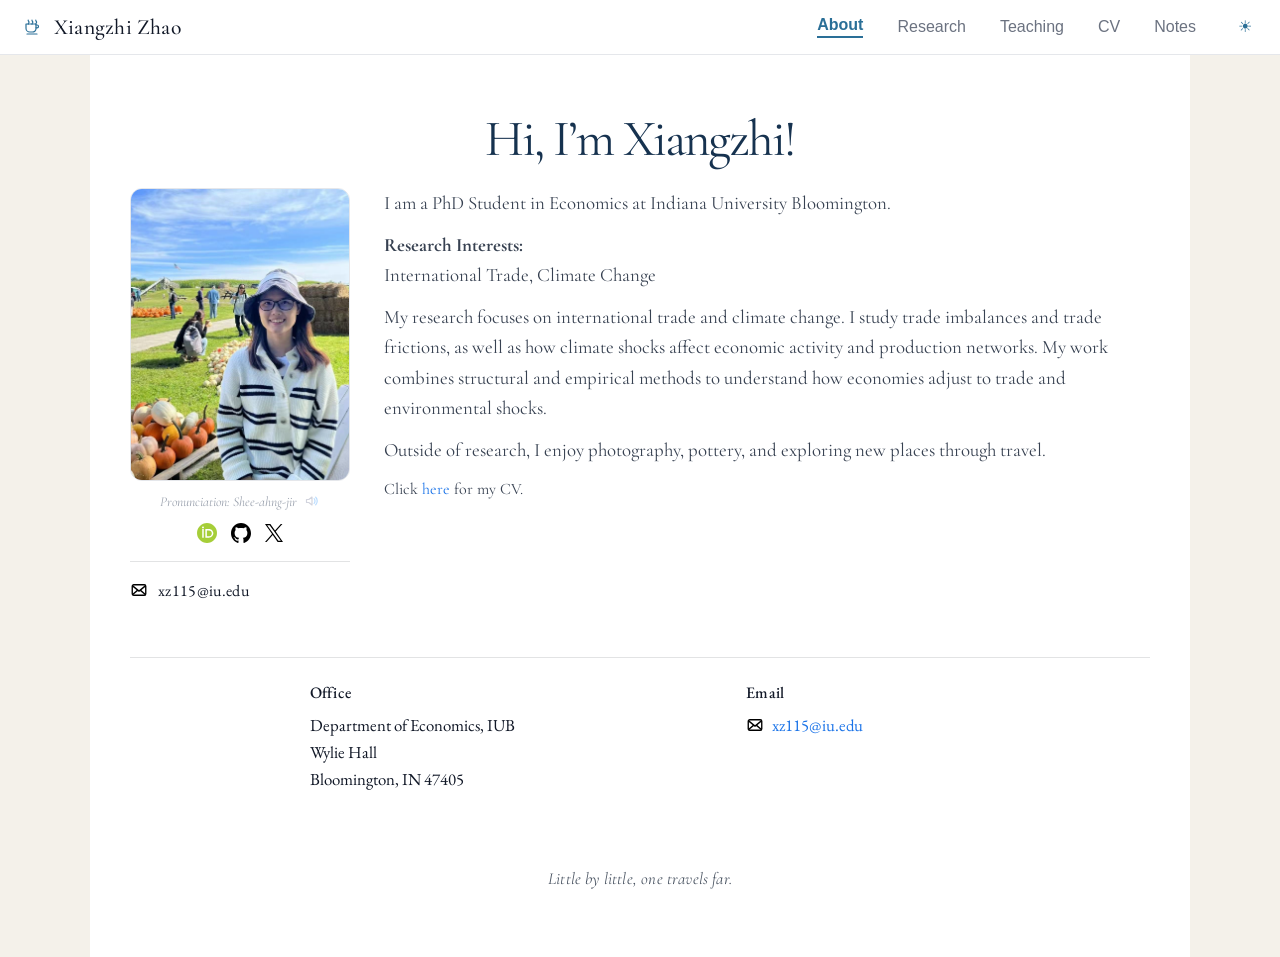
==== index.html @ 81c4469b "Update index.html" ====
<!DOCTYPE html>
<html lang="en">
<head>
  <meta charset="UTF-8" />
  <meta name="viewport" content="width=device-width, initial-scale=1.0" />
  <title>Xiangzhi Zhao</title>
  <link rel="stylesheet" href="style.css" />
  <link href="https://fonts.googleapis.com/css2?family=Cormorant+Garamond:wght@400;500&display=swap" rel="stylesheet">
  <link href="https://fonts.googleapis.com/css2?family=EB+Garamond:wght@400;500&display=swap" rel="stylesheet">

  <style>
    body:not(.dark-mode) {
      background-color: #F4F1EA;
    }

    .contact-block {
      margin-top: 18px;
      padding-top: 18px;
      border-top: 1px solid rgba(17, 24, 39, 0.12);
      display: flex;
      flex-direction: column;
      gap: 12px;
      max-width: 260px;
    }

    body.dark-mode .contact-block {
      border-top-color: rgba(255, 255, 255, 0.12);
    }

    .contact-item {
      display: flex;
      align-items: center;
      gap: 10px;
      color: var(--muted);
      font-family: Arial, Helvetica, sans-serif;
      font-size: 0.95rem;
      line-height: 1.35;
      text-decoration: none;
    }

    .contact-item:hover {
      color: var(--text);
      text-decoration: none;
    }

    .contact-icon {
      width: 18px;
      height: 18px;
      flex-shrink: 0;
      display: block;
    }

    .contact-text {
      line-height: 1.35;
    }

    .contact-item.email {
      color: var(--text);
    }

    .site-footer {
      margin-top: 56px;
      padding-top: 22px;
      border-top: 1px solid rgba(17, 24, 39, 0.12);
    }

    body.dark-mode .site-footer {
      border-top-color: rgba(255, 255, 255, 0.12);
    }

    .footer-content {
      max-width: 660px;
      margin: 0 auto;
      display: grid;
      grid-template-columns: 1.7fr 1fr;
      gap: 56px;
      font-family: "EB Garamond", "Cormorant Garamond", Georgia, serif;
      color: var(--text);
      font-size: 1.05rem;
      line-height: 1.6;
      text-align: left;
    }

    .footer-heading {
      color: var(--text);
      font-size: 1rem;
      margin-bottom: 6px;
      font-weight: 500;
      font-family: "EB Garamond", "Cormorant Garamond", Georgia, serif;
      letter-spacing: 0.01em;
    }

    .footer-email {
      margin-top: 0;
    }

    .footer-email-link {
      display: inline-flex;
      align-items: center;
      gap: 8px;
      color: var(--link);
      text-decoration: none;
      font-family: "EB Garamond", "Cormorant Garamond", Georgia, serif;
      font-size: 1.05rem;
    }

    .footer-email-link:hover {
      text-decoration: underline;
    }

    .footer-email-icon {
      width: 18px;
      height: 18px;
      display: block;
      flex-shrink: 0;
    }

    .footer-quote {
      grid-column: 1 / -1;
      margin-top: 18px;
      text-align: center;
      font-family: "Cormorant Garamond", serif;
      font-style: italic;
      font-size: 1.05rem;
      color: var(--muted);
      letter-spacing: 0.01em;
    }

    .brand {
      display: flex;
      align-items: center;
      gap: 10px;
    }

    .brand-icon {
      width: 24px;
      height: 24px;
      flex-shrink: 0;
      color: var(--text);
    }

    .brand-name {
      font-family: "Cormorant Garamond", serif;
      font-size: 1.35rem;
      font-weight: 500;
      letter-spacing: 0.01em;
      color: var(--text);
    }

    @media (max-width: 800px) {
      .footer-content {
        grid-template-columns: 1fr;
        gap: 18px;
        max-width: 100%;
      }

      .footer-quote {
        grid-column: auto;
      }
    }
  </style>
</head>
<body>
  <header class="topnav">
    <div class="topnav-inner">
      <div class="brand">
        <svg class="brand-icon" xmlns="http://www.w3.org/2000/svg" viewBox="0 0 24 24" fill="none" stroke="currentColor" stroke-width="1.2" stroke-linecap="round" stroke-linejoin="round" aria-hidden="true">
          <path d="M6 9h10v4.8A3.8 3.8 0 0 1 12.2 17H9.8A3.8 3.8 0 0 1 6 13.2V9z"></path>
          <path d="M16 10h1.1a1.4 1.4 0 0 1 0 2.8H16"></path>
          <path d="M7 19h10"></path>
          <path d="M8.2 5.2c0 1 .8 1.3.8 2s-.8 1-.8 2"></path>
          <path d="M12 5.2c0 1 .8 1.3.8 2s-.8 1-.8 2"></path>
          <path d="M15.8 5.2c0 1 .8 1.3.8 2s-.8 1-.8 2"></path>
        </svg>
        <span class="brand-name">Xiangzhi Zhao</span>
      </div>

      <nav class="navlinks" aria-label="Primary">
        <a class="navlink active" href="index.html">About</a>
        <a class="navlink" href="research.html">Research</a>
        <a class="navlink" href="teaching.html">Teaching</a>
        <a class="navlink" href="cv.html">CV</a>
        <a class="navlink" href="Notes.html">Notes</a>
        <button id="theme-toggle" class="theme-toggle" type="button" aria-label="Toggle theme" aria-pressed="false">☀</button>
      </nav>
    </div>
  </header>

  <main class="page">
    <div class="title">Hi, I’m Xiangzhi!</div>

    <section class="hero">
      <div class="photo-col">
        <div class="photo">
          <img src="XZ_profile.jpg" alt="Xiangzhi Zhao">
        </div>

        <div class="photo-caption">
          Pronunciation: Shee-ahng-jir
          <svg class="speaker-icon"
               onclick="document.getElementById('nameAudio').play()"
               xmlns="http://www.w3.org/2000/svg"
               width="14"
               height="14"
               viewBox="0 0 16 16"
               fill="none">
            <path
              d="M2.5 6.5V9.5H4.8L8 12V4L4.8 6.5H2.5Z"
              stroke="#C8CAD6"
              stroke-width="1.2"
              stroke-linejoin="round"/>
            <path
              d="M10.1 5.6C10.7 6.1 11 6.9 11 8C11 9.1 10.7 9.9 10.1 10.4"
              stroke="#A9D4FF"
              stroke-width="1.2"
              stroke-linecap="round"/>
            <path
              d="M11.7 4.2C12.7 5.1 13.2 6.3 13.2 8C13.2 9.7 12.7 10.9 11.7 11.8"
              stroke="#A9D4FF"
              stroke-width="1.2"
              stroke-linecap="round"/>
          </svg>

          <audio id="nameAudio">
            <source src="xiangzhi.mp3" type="audio/mpeg">
          </audio>
        </div>

        <div class="social-links" aria-label="Social links">
          <a href="https://orcid.org/0009-0001-5865-4096"
             target="_blank"
             rel="noopener noreferrer"
             aria-label="ORCID profile">
            <img src="ORCID.svg" alt="ORCID">
          </a>

          <a href="https://github.com/xiangzhizhao"
             target="_blank"
             rel="noopener noreferrer"
             aria-label="GitHub profile">
            <img src="github.svg" alt="GitHub" class="social-icon github-icon">
          </a>

          <a href="https://x.com/XZ7035836496867"
             target="_blank"
             rel="noopener noreferrer"
             aria-label="X profile">
            <img src="X.svg" alt="X" class="social-icon x-icon">
          </a>
        </div>

        <div class="contact-block" aria-label="Contact information">
          <a class="contact-item email" href="mailto:xz115@iu.edu" aria-label="Email Xiangzhi Zhao">
            <img class="contact-icon" src="envelope_icon.svg" alt="" aria-hidden="true">
            <span class="contact-text">xz115@iu.edu</span>
          </a>
        </div>
      </div>

      <div class="intro">
        <p>I am a PhD Student in Economics at Indiana University Bloomington.</p>

        <p>
          <strong>Research Interests:</strong><br />
          International Trade, Climate Change
        </p>

        <p>
          <p>
  My research focuses on international trade and climate change. I study trade imbalances and trade frictions, as well as how climate shocks affect economic activity and production networks. My work combines structural and empirical methods to understand how economies adjust to trade and environmental shocks.
        </p>

        <p>
          Outside of research, I enjoy photography, pottery, and exploring new places through travel.
        </p>

        <p class="cv-line">
          Click <a href="cv.html">here</a> for my CV.
        </p>
      </div>
    </section>

    <footer class="site-footer">
      <div class="footer-content">
        <div class="footer-office">
          <div class="footer-heading">Office</div>
          <div>
            Department of Economics, IUB<br>
            Wylie Hall<br>
            Bloomington, IN 47405
          </div>
        </div>

        <div class="footer-email">
          <div class="footer-heading">Email</div>
          <a class="footer-email-link" href="mailto:xz115@iu.edu">
            <img class="footer-email-icon" src="envelope_icon.svg" alt="" aria-hidden="true">
            <span>xz115@iu.edu</span>
          </a>
        </div>

        <div class="footer-quote">Little by little, one travels far.</div>
      </div>
    </footer>
  </main>

  <script>
    window.addEventListener("scroll", function () {
      const nav = document.querySelector(".topnav");
      if (!nav) return;

      if (window.scrollY > 10) {
        nav.classList.add("scrolled");
      } else {
        nav.classList.remove("scrolled");
      }
    });

    const toggleBtn = document.getElementById("theme-toggle");

    function updateThemeButton() {
      if (!toggleBtn) return;
      const isDark = document.body.classList.contains("dark-mode");
      toggleBtn.textContent = isDark ? "☾" : "☀";
      toggleBtn.setAttribute("aria-pressed", String(isDark));
    }

    const savedTheme = localStorage.getItem("theme");
    if (savedTheme === "dark") {
      document.body.classList.add("dark-mode");
    }

    updateThemeButton();

    if (toggleBtn) {
      toggleBtn.addEventListener("click", function () {
        document.body.classList.toggle("dark-mode");
        const isDark = document.body.classList.contains("dark-mode");
        localStorage.setItem("theme", isDark ? "dark" : "light");
        updateThemeButton();
      });
    }
  </script>
</body>
</html>
---- style.css ----
:root {
  --text: #111827;
  --muted: #4b5563;
  --line: #e5e7eb;
  --link: #1a73e8;
  --bg: #ffffff;
  --surface: #ffffff;
  --surface-2: #f9fafb;
  --accent: #2a6f97;
  --nav-bg: rgba(255, 255, 255, 0.96);
  --nav-scrolled: #16324f;
  --nav-scrolled-border: #10263c;
  --nav-scrolled-text: #ffffff;
  --nav-scrolled-link: rgba(255, 255, 255, 0.85);
  --nav-active: #7cc4ff;
  --card-shadow: 0 1px 2px rgba(0, 0, 0, 0.04);
  --card-shadow-hover: 0 8px 24px rgba(0, 0, 0, 0.08);
}

* {
  box-sizing: border-box;
}

html,
body {
  margin: 0;
  min-height: 100%;
  font-family: Georgia, serif;
  color: var(--text);
  background: var(--bg);
  transition: background-color 0.25s ease, color 0.25s ease;
}

html {
  background: var(--bg);
}

body {
  min-height: 100vh;
  background: var(--bg);
  color: var(--text);
  overflow-x: hidden;
}

body.dark-mode {
  --text: #f5f5f5;
  --muted: #b3b3b3;
  --line: #2c2c2c;
  --link: #7cc4ff;
  --bg: #121212;
  --surface: #1a1a1a;
  --surface-2: #1f1f1f;
  --accent: #7cc4ff;
  --nav-bg: rgba(18, 18, 18, 0.96);
  --nav-scrolled: #0f1f2f;
  --nav-scrolled-border: #1f2937;
  --nav-scrolled-text: #f5f5f5;
  --nav-scrolled-link: rgba(255, 255, 255, 0.78);
  --nav-active: #7cc4ff;
  --card-shadow: none;
  --card-shadow-hover: none;
}

a {
  color: var(--link);
  text-decoration: none;
}

a:hover {
  text-decoration: underline;
}

/* Top navigation */
.topnav {
  position: sticky;
  top: 0;
  z-index: 1000;
  background: var(--nav-bg);
  backdrop-filter: blur(8px);
  border-bottom: 1px solid var(--line);
  transition: background-color 0.35s ease, border-color 0.35s ease, box-shadow 0.35s ease;
}

.topnav.scrolled {
  background: var(--nav-scrolled);
  border-bottom: 1px solid var(--nav-scrolled-border);
  box-shadow: 0 4px 18px rgba(0, 0, 0, 0.15);
}

.topnav-inner {
  max-width: 1500px;
  margin: 0 auto;
  display: flex;
  align-items: center;
  padding: 14px 20px;
  gap: 18px;
}

.brand {
  display: flex;
  align-items: center;
  gap: 10px;
  font-weight: 700;
  color: #1f2937;
  flex-shrink: 0;
}

body.dark-mode .brand {
  color: #f5f5f5;
}

.brand svg {
  color: var(--accent);
  flex-shrink: 0;
}

.navlinks {
  margin-left: auto;
  display: flex;
  gap: 34px;
  align-items: center;
  font-family: Arial, Helvetica, sans-serif;
  font-size: 16px;
  white-space: nowrap;
}

.navlink {
  color: #6b7280;
  font-weight: 400;
  transition: color 0.2s ease;
}

.navlink.active {
  color: var(--accent);
  font-weight: 600;
  border-bottom: 2px solid var(--accent);
  padding-bottom: 2px;
}

body.dark-mode .navlink {
  color: var(--nav-scrolled-link);
}

body.dark-mode .navlink.active {
  color: var(--nav-active);
}

.topnav.scrolled .brand {
  color: var(--nav-scrolled-text);
}

.topnav.scrolled .navlink {
  color: var(--nav-scrolled-link);
}

.topnav.scrolled .navlink:hover {
  color: #ffffff;
}

.topnav.scrolled .navlink.active {
  color: var(--nav-active);
}

/* Theme toggle button */
.theme-toggle {
  background: none;
  border: none;
  cursor: pointer;
  font-size: 1rem;
  line-height: 1;
  padding: 4px 8px;
  border-radius: 999px;
  color: var(--accent);
  flex-shrink: 0;
  transition: background-color 0.2s ease, color 0.2s ease;
}

.theme-toggle:hover {
  background: rgba(42, 111, 151, 0.08);
}

body.dark-mode .theme-toggle:hover {
  background: rgba(124, 196, 255, 0.12);
}

/* Home page */
.page {
  max-width: 1100px;
  margin: 0 auto;
  min-height: calc(100vh - 72px);
  padding: 40px 40px 64px;
  background: var(--bg);
}

.title {
  text-align: center;
  font-family: "Cormorant Garamond", serif;
  font-size: clamp(2.4rem, 4vw, 3.2rem);
  font-weight: 400;
  line-height: 0.95;
  letter-spacing: -0.04em;
  color: #16324f;
  margin: 20px 0 24px;
}

body.dark-mode .title {
  color: #f5f5f5 !important;
}

.hero {
  display: grid;
  grid-template-columns: 220px 1fr;
  gap: 34px;
  align-items: start;
  margin-bottom: 42px;
}

.photo-col {
  display: flex;
  flex-direction: column;
}

.photo {
  width: 100%;
  aspect-ratio: 3 / 4;
  border-radius: 12px;
  border: 1px solid var(--line);
  overflow: hidden;
  background: linear-gradient(180deg, #dbeafe, #f3f4f6);
}

body.dark-mode .photo {
  background: linear-gradient(180deg, #1f2937, #111827);
}

.photo img {
  width: 100%;
  height: 100%;
  object-fit: cover;
  display: block;
}

.photo-placeholder {
  height: 100%;
  display: grid;
  place-items: center;
  text-align: center;
  font-family: Arial, Helvetica, sans-serif;
  color: #6b7280;
  padding: 20px;
}

body.dark-mode .photo-placeholder {
  color: #b3b3b3;
}

.photo-caption {
  margin-top: 12px;
  text-align: center;
  color: #9ca3af;
  font-family: "Cormorant Garamond", serif;
  font-size: 0.85rem;
  font-style: italic;
  line-height: 1.3;
}

.contact-text {
  font-family: "EB Garamond", serif;
  font-size: 1rem;
  letter-spacing: 0.02em;
}

.speaker-icon {
  margin-left: 4px;
  cursor: pointer;
  vertical-align: -3px;
  opacity: 0.8;
  transition: opacity 0.2s ease;
}

.speaker-icon:hover {
  opacity: 1;
}

.social-links {
  margin-top: 12px;
  display: flex;
  justify-content: center;
  gap: 14px;
  align-items: center;
  flex-wrap: wrap;
  font-family: Arial, Helvetica, sans-serif;
  font-size: 0.95rem;
}

.social-links a {
  display: inline-flex;
  align-items: center;
  justify-content: center;
  color: var(--accent);
  font-weight: 500;
}

.social-links a:hover {
  text-decoration: none;
}

.social-links img {
  object-fit: contain;
  display: block;
  transition: transform 0.2s ease, opacity 0.2s ease, filter 0.2s ease;
}

.social-links img:hover {
  opacity: 0.85;
  transform: translateY(-1px);
}

.social-links a[href*="orcid.org"] img {
  width: 20px;
  height: 20px;
}

.social-links a[href*="github.com"] img {
  width: 20px;
  height: 20px;
}

.social-links a[href*="x.com"] img,
.social-links a[href*="twitter.com"] img {
  width: 18px;
  height: 18px;
}

body.dark-mode .social-links a[href*="github.com"] img {
  filter: invert(1) brightness(1.8);
}

body:not(.dark-mode) .social-links a[href*="x.com"] img,
body:not(.dark-mode) .social-links a[href*="twitter.com"] img {
  filter: invert(1) brightness(0.15);
}

body.dark-mode .social-links a[href*="x.com"] img,
body.dark-mode .social-links a[href*="twitter.com"] img {
  filter: none;
}

.contact-block {
  margin-top: 4px;
  padding-top: 0;
  display: flex;
  flex-direction: column;
  gap: 8px;
  max-width: 260px;
}

body.dark-mode .contact-block {
  border-top-color: rgba(255, 255, 255, 0.12);
}

.contact-item {
  display: flex;
  align-items: center;
  gap: 10px;
  color: var(--muted);
  font-family: Arial, Helvetica, sans-serif;
  font-size: 0.95rem;
  line-height: 1.35;
  text-decoration: none;
}

.contact-item:hover {
  color: var(--text);
  text-decoration: none;
}

.contact-icon {
  width: 18px;
  height: 18px;
  flex-shrink: 0;
  display: block;
}

.contact-item.email {
  color: var(--text);
}

.intro {
  font-family: "Cormorant Garamond", serif;
  font-size: 1.18rem;
  line-height: 1.6;
  color: #374151;
}

body.dark-mode .intro {
  color: #e5e7eb;
}

.intro p {
  margin: 0 0 12px;
}

.welcome {
  color: var(--accent);
  font-weight: 700;
  margin-bottom: 15px;
}

.cv-line {
  margin: 18px 0 0;
  font-size: 1rem;
}

/* Footer on home page */
.site-footer {
  margin-top: 56px;
  padding-top: 22px;
  border-top: 1px solid rgba(17, 24, 39, 0.12);
}

body.dark-mode .site-footer {
  border-top-color: rgba(255, 255, 255, 0.12);
}

.footer-content {
  max-width: 660px;
  margin: 0 auto;
  display: grid;
  grid-template-columns: 1.7fr 1fr;
  gap: 56px;
  font-family: "EB Garamond", "Cormorant Garamond", Georgia, serif;
  color: var(--text);
  font-size: 0.95rem;
  line-height: 1.6;
  text-align: left;
}

.footer-heading {
  color: var(--text);
  font-size: 0.92rem;
  margin-bottom: 6px;
  font-weight: 500;
  font-family: "EB Garamond", "Cormorant Garamond", Georgia, serif;
  letter-spacing: 0.01em;
}

.footer-office {
  color: var(--text);
}

.footer-email {
  margin-top: 0;
}

.footer-email-link {
  display: inline-flex;
  align-items: center;
  gap: 8px;
  color: var(--link);
  text-decoration: none;
  font-family: "EB Garamond", "Cormorant Garamond", Georgia, serif;
  font-size: 1.05rem;
}

.footer-email-link:hover {
  text-decoration: underline;
}

.footer-email-icon {
  width: 18px;
  height: 18px;
  display: block;
  flex-shrink: 0;
}

.footer-quote {
  grid-column: 1 / -1;
  margin-top: 18px;
  text-align: center;
  font-family: "Cormorant Garamond", serif;
  font-style: italic;
  font-size: 0.95rem;
  color: var(--muted);
  letter-spacing: 0.01em;
}

/* Research page */
.layout {
  max-width: 1200px;
  margin: 0 auto;
  display: grid;
  grid-template-columns: 300px 1fr;
  gap: 50px;
  padding-top: 18px;
  align-items: start;
}

.sidebar {
  padding-top: 10px;
}

.profile-photo {
  width: 100%;
  max-width: 160px;
  aspect-ratio: 1 / 1;
  border-radius: 16px;
  overflow: hidden;
  margin: 0 0 16px 0;
  box-shadow: 0 10px 24px rgba(0, 0, 0, 0.08);
}

.profile-photo img {
  width: 100%;
  height: 100%;
  object-fit: cover;
  display: block;
}

.sidebar-name {
  font-family: "EB Garamond", "Cormorant Garamond", Georgia, serif;
  font-size: 1.85rem;
  line-height: 1.05;
  margin: 10px 0 8px;
  font-weight: 500;
  color: var(--text);
}

.sidebar-role {
  font-family: Arial, Helvetica, sans-serif;
  font-size: 0.92rem;
  line-height: 1.45;
  color: var(--muted);
  margin-bottom: 14px;
}

.sidebar-divider {
  height: 1px;
  background: var(--border);
  margin: 16px 0 18px;
  width: 100%;
  max-width: 270px;
}

.sidebar-section {
  margin-bottom: 16px;
  max-width: 270px;
}

.sidebar-label {
  font-family: "Cormorant Garamond", serif;
  font-size: 0.78rem;
  letter-spacing: 0.12em;
  text-transform: uppercase;
  color: var(--muted);
  margin-bottom: 4px;
}

.pronunciation-row {
  display: flex;
  align-items: center;
  gap: 10px;
  font-family: Arial, Helvetica, sans-serif;
  font-size: 0.92rem;
  color: var(--text);
  line-height: 1.35;
}

.speaker-icon {
  width: 16px;
  height: 16px;
  flex-shrink: 0;
  cursor: pointer;
  color: var(--muted);
}

.speaker-icon:hover {
  color: var(--text);
}

.contact-block {
  display: flex;
  flex-direction: column;
  gap: 10px;
}

.research-page .contact-block {
  margin-top: 0;
  padding-top: 0;
  border-top: none;
  max-width: none;
}

.research-page .contact-item {
  color: var(--text);
}

.research-page .contact-item:hover {
  color: var(--link);
}

.research-list {
  display: flex;
  flex-direction: column;
  gap: 4px;
  font-family: Arial, Helvetica, sans-serif;
  font-size: 0.92rem;
  color: var(--text);
  line-height: 1.45;
}

.sidebar .social-links {
  display: flex;
  justify-content: flex-start;
  align-items: center;
  gap: 18px;
  flex-wrap: wrap;
  margin-top: 12px;
  margin-left: -2px;
  padding-left: 0;
}

.sidebar .social-links a {
  display: flex;
  align-items: center;
  justify-content: center;
  width: 28px;
  height: 28px;
  margin: 0;
  padding: 0;
}

.sidebar .social-links img {
  width: 22px;
  height: 22px;
  display: block;
}

.content {
  min-width: 0;
  padding-bottom: 32px;
}

.page-title {
  font-family: "Cormorant Garamond", Georgia, serif;
  font-size: 2rem;
  line-height: 1.05;
  margin: 0 0 8px;
  color: var(--text);
  font-weight: 400;
}

.title-accent {
  width: 36px;
  height: 3px;
  background: var(--accent);
  border-radius: 999px;
  margin-bottom: 28px;
}

.research-block {
  margin-top: 18px;
}

.research-block + .research-block {
  margin-top: 12px;
  padding-top: 12px;
}

.research-heading {
  font-family: "Cormorant Garamond", serif;
  font-size: 1.15rem;
  line-height: 1.1;
  margin: 0 0 14px;
  color: #16324f;
  font-weight: 300;
  letter-spacing: -0.01em;
}

body.dark-mode .research-heading {
  color: #f5f5f5;
}

.paper-list,
.work-list {
  display: flex;
  flex-direction: column;
  gap: 16px;
}

.paper-card,
.paper-item {
  background: transparent;
  border: none;
  border-radius: 0;
  box-shadow: none;
  padding: 0;
  margin: 0;
}

.paper-card:hover,
.paper-item:hover {
  transform: none;
  box-shadow: none;
}

.paper-title {
  font-family: Georgia, "Times New Roman", serif;
  font-size: 1rem;
  line-height: 1.55;
  color: var(--text);
}

.paper-meta {
  margin-top: 6px;
  color: var(--muted);
  font-family: Arial, Helvetica, sans-serif;
  font-size: 0.92rem;
  line-height: 1.45;
}

.paper-links {
  margin-top: 6px;
  display: flex;
  gap: 10px;
  align-items: center;
  flex-wrap: wrap;
  font-family: Arial, Helvetica, sans-serif;
  font-size: 0.94rem;
  color: var(--muted);
}

.paper-links span {
  color: #9ca3af;
}

.paper-abstract {
  margin-top: 8px;
}

.paper-abstract summary {
  cursor: pointer;
  color: var(--accent);
  font-weight: 700;
  font-family: Arial, Helvetica, sans-serif;
  font-size: 0.94rem;
}

.paper-abstract p {
  margin-top: 12px;
  color: #374151;
  font-family: Arial, Helvetica, sans-serif;
  line-height: 1.75;
  font-size: 1rem;
}

body.dark-mode .paper-abstract p {
  color: #d1d5db;
}

.journal {
  font-size: 0.9rem;
  color: var(--muted);
  font-weight: normal;
  margin-left: 6px;
}

/* Teaching page */
.teaching-page .paper-title {
  font-family: "Cormorant Garamond", serif;
  font-size: 1.25rem;
  font-weight: 500;
  line-height: 1.4;
  color: var(--text);
  letter-spacing: -0.01em;
}

.teaching-block {
  margin-top: 18px;
}

.philosophy-text {
  margin-top: 14px;
  max-width: 900px;
  font-family: Arial, Helvetica, sans-serif;
  font-size: 0.96rem;
  line-height: 1.8;
  color: #374151;
}

body.dark-mode .philosophy-text {
  color: #d1d5db;
}

.philosophy-text p {
  margin: 0 0 18px;
}

.teaching-page .paper-card {
  border-bottom: none;
  padding: 4px 0;
}

.teaching-page .paper-list {
  border-bottom: 1px solid var(--line);
  padding-bottom: 18px;
}

.teaching-page .paper-card + .paper-card {
  margin-top: 0;
}

.philosophy-preview {
  max-height: 8.5em;
  overflow: hidden;
  position: relative;
  transition: max-height 0.3s ease;
}

.philosophy-preview::after {
  content: "";
  position: absolute;
  left: 0;
  right: 0;
  bottom: 0;
  height: 2.5em;
  background: linear-gradient(to bottom, rgba(255, 255, 255, 0), var(--surface));
  pointer-events: none;
}

.philosophy-preview.expanded {
  max-height: 2000px;
}

.philosophy-preview.expanded::after {
  display: none;
}

.read-more-btn {
  display: block;
  margin-top: 10px;
  margin-left: 0;
  background: transparent;
  border: none
  padding: 0;
  color: var(--accent);
  font-size: 0.95rem;
  font-weight: 500;
  cursor: pointer;
  text-align: left;
}

.read-more-btn:hover {
  text-decoration: underline;
}

body.dark-mode .philosophy-preview::after {
  background: linear-gradient(to bottom, rgba(26, 26, 26, 0), var(--surface));
}

/* Notes page */
.Notes-directory {
  max-width: 800px;
  margin: 60px auto;
}

.Notes-directory .Notes-intro {
  color: var(--muted) !important;
  margin-bottom: 40px;
  font-size: 1.05rem;
}

.Notes-directory .Notes-group {
  margin-bottom: 50px;
}

.Notes-directory .Notes-group h2 {
  font-size: 1.5rem;
  margin-bottom: 16px;
  color: var(--text) !important;
}

.Notes-directory .Notes-group ul {
  list-style: none;
  padding-left: 0;
}

.Notes-directory .Notes-group li {
  margin-bottom: 12px;
}

.Notes-directory .Notes-group a {
  color: var(--text) !important;
  text-decoration: none;
  border-bottom: 1px solid transparent;
  transition: all 0.2s ease;
}

.Notes-directory .Notes-group a:hover {
  border-bottom-color: var(--accent) !important;
}

body.dark-mode .Notes-directory .Notes-intro {
  color: var(--muted) !important;
}

body.dark-mode .Notes-directory .Notes-group h2 {
  color: var(--text) !important;
}

body.dark-mode .Notes-directory .Notes-group a {
  color: var(--text) !important;
}

body.dark-mode .Notes-directory .Notes-group a:hover {
  border-bottom-color: var(--accent) !important;
}

/* CV page */
.cv-page .paper-card {
  border: none;
  box-shadow: none;
  background: transparent;
  padding: 0;
  margin: 0 auto;
  max-width: 760px;
}

.cv-page .cv-card {
  border: none;
  box-shadow: none;
  background: transparent;
  padding: 0;
  margin: 0 auto;
  max-width: 760px;
}

.cv-page .cv-title {
  font-family: "Cormorant Garamond", serif;
  font-size: 2.2rem;
  font-weight: 400;
  color: #16324f;
  line-height: 1.1;
  margin-bottom: 18px;
}

body.dark-mode .cv-page .cv-title {
  color: #f5f5f5;
}

.cv-page .cv-download-row {
  margin-top: 6px;
}

.cv-download-btn {
  display: inline-block;
  padding: 10px 18px;
  border: 1px solid var(--line);
  border-radius: 999px;
  font-family: Arial, Helvetica, sans-serif;
  font-size: 0.95rem;
  font-weight: 500;
  color: var(--text);
  background: transparent;
  transition: background-color 0.2s ease, border-color 0.2s ease, transform 0.2s ease;
}

.cv-download-btn:hover {
  background: var(--surface-2);
  border-color: var(--accent);
  text-decoration: none;
  transform: translateY(-1px);
}

.cv-page .site-footer {
  margin-top: 140px;
}

/* Mobile */
@media (max-width: 800px) {
  .topnav-inner {
    overflow-x: auto;
  }

  .navlinks {
    gap: 18px;
  }

  .page,
  .layout {
    padding-left: 16px;
    padding-right: 16px;
  }

  .hero {
    grid-template-columns: 1fr;
  }

  .title {
    font-size: clamp(2.2rem, 7vw, 3rem);
  }

  .photo-caption {
    margin-bottom: 8px;
  }

  .layout {
    grid-template-columns: 1fr;
    gap: 28px;
  }
  
.sidebar {
    padding-top: 0;
    margin-left: 16px;
}

  .profile-photo {
    max-width: 360px;
  }

  .page-title {
    font-size: 2.3rem;
  }

  .research-heading {
    font-size: 1.72rem;
  }

  .paper-title {
    font-size: 1.05rem;
  }

  .sidebar-name {
    font-size: 2rem;
  }

  .footer-content {
    grid-template-columns: 1fr;
    gap: 18px;
    max-width: 100%;
  }

  .footer-quote {
    grid-column: auto;
  }
}

body.dark-mode {
  background: #0d1117;
  color: #e6edf7;
}

body.dark-mode .Notes-title,
body.dark-mode .Notes-intro,
body.dark-mode .Notes-link,
body.dark-mode .Notes-section-header h2 {
  color: #e6edf7 !important;
}

body.dark-mode .Notes-date {
  color: #aeb8c4 !important;
}

body.dark-mode .section-more,
body.dark-mode .section-more::after {
  color: #c7d0dc !important;
}

body.dark-mode .section-more:hover,
body.dark-mode .section-more:hover::after {
  color: #ffffff !important;
}

body.dark-mode .Notes-divider {
  background: rgba(120, 170, 255, 0.45) !important;
}

body.dark-mode .Notes-section-header {
  border-bottom: 1px solid rgba(255, 255, 255, 0.12) !important;
}

body.dark-mode .Notes-item {
  border-bottom: 1px solid rgba(255, 255, 255, 0.08) !important;
}

body.dark-mode .Notes-footer {
  border-top: 1px solid rgba(255, 255, 255, 0.12) !important;
  color: #aeb8c4 !important;
}

body.dark-mode .Notes-link:hover {
  opacity: 0.9;
}
/* CV sidebar layout */
.cv-layout {
  display: grid;
  grid-template-columns: 340px 1fr;
  gap: 32px;
  max-width: 1280px;
  margin: 0 auto;
  padding: 28px 24px 48px;
  align-items: start;
}

.cv-sidebar {
  position: sticky;
  top: 92px;
  align-self: start;
  background: var(--card-bg, #f6f1e8);
  border-radius: 28px;
  padding: 24px;
  box-shadow: 0 10px 30px rgba(0, 0, 0, 0.06);
  border: 1px solid rgba(0, 0, 0, 0.06);
}

.sidebar-photo {
  width: 100%;
  aspect-ratio: 3 / 4;
  object-fit: cover;
  border-radius: 24px;
  display: block;
  margin-bottom: 18px;
}

.sidebar-name {
  font-family: "Cormorant Garamond", serif;
  font-size: 2.6rem;
  line-height: 1;
  margin: 0 0 10px;
  color: var(--text-main, #163a73);
}

.sidebar-role,
.sidebar-school {
  font-family: "EB Garamond", serif;
  font-size: 1.25rem;
  line-height: 1.35;
  margin: 0;
  color: var(--text-main, #163a73);
  opacity: 0.9;
}

.sidebar-school {
  margin-bottom: 24px;
}

.sidebar-section {
  margin-top: 22px;
}

.sidebar-label {
  font-family: "EB Garamond", serif;
  letter-spacing: 0.22em;
  text-transform: uppercase;
  font-size: 0.9rem;
  margin-bottom: 12px;
  color: var(--text-main, #163a73);
  opacity: 0.8;
}

.sidebar-text {
  font-family: "Cormorant Garamond", serif;
  font-size: 1.4rem;
  line-height: 1.35;
  color: var(--text-main, #163a73);
  margin-bottom: 8px;
}

.sidebar-divider {
  border: 0;
  border-top: 1px solid rgba(0, 0, 0, 0.15);
  margin: 14px 0 18px;
}

.sidebar-email {
  display: inline-flex;
  align-items: center;
  gap: 10px;
  font-family: "Cormorant Garamond", serif;
  font-size: 1.35rem;
  color: var(--text-main, #163a73);
  text-decoration: none;
}

.sidebar-email-icon {
  width: 24px;
  height: 24px;
}

.sidebar-socials {
  display: flex;
  gap: 18px;
  margin-top: 26px;
}

.social-link {
  width: 42px;
  height: 42px;
  border-radius: 50%;
  display: inline-flex;
  align-items: center;
  justify-content: center;
  text-decoration: none;
  font-weight: 600;
  font-family: sans-serif;
  color: #111;
  background: rgba(255, 255, 255, 0.65);
  border: 1px solid rgba(0, 0, 0, 0.08);
}

.cv-main {
  min-width: 0;
}

.cv-card {
  min-height: 70vh;
}

.cv-content {
  margin-top: 24px;
}

.cv-note {
  font-family: "EB Garamond", serif;
  font-size: 1.2rem;
  line-height: 1.6;
  color: var(--text-main, #163a73);
}

/* Optional: smoother theme variables if you already use them */
body {
  background: #f5efe7;
}

body.dark-mode .cv-sidebar,
body.dark-mode .paper-card {
  background: #1d1d1d;
  border-color: rgba(255, 255, 255, 0.08);
}

body.dark-mode .sidebar-label,
body.dark-mode .sidebar-name,
body.dark-mode .sidebar-role,
body.dark-mode .sidebar-school,
body.dark-mode .sidebar-text,
body.dark-mode .sidebar-email,
body.dark-mode .cv-note {
  color: #f2e9dd;
}

body.dark-mode .social-link {
  background: rgba(255, 255, 255, 0.06);
  color: #f2e9dd;
}

/* Responsive */
@media (max-width: 980px) {
  .cv-layout {
    grid-template-columns: 1fr;
  }

  .cv-sidebar {
    position: static;
  }
}
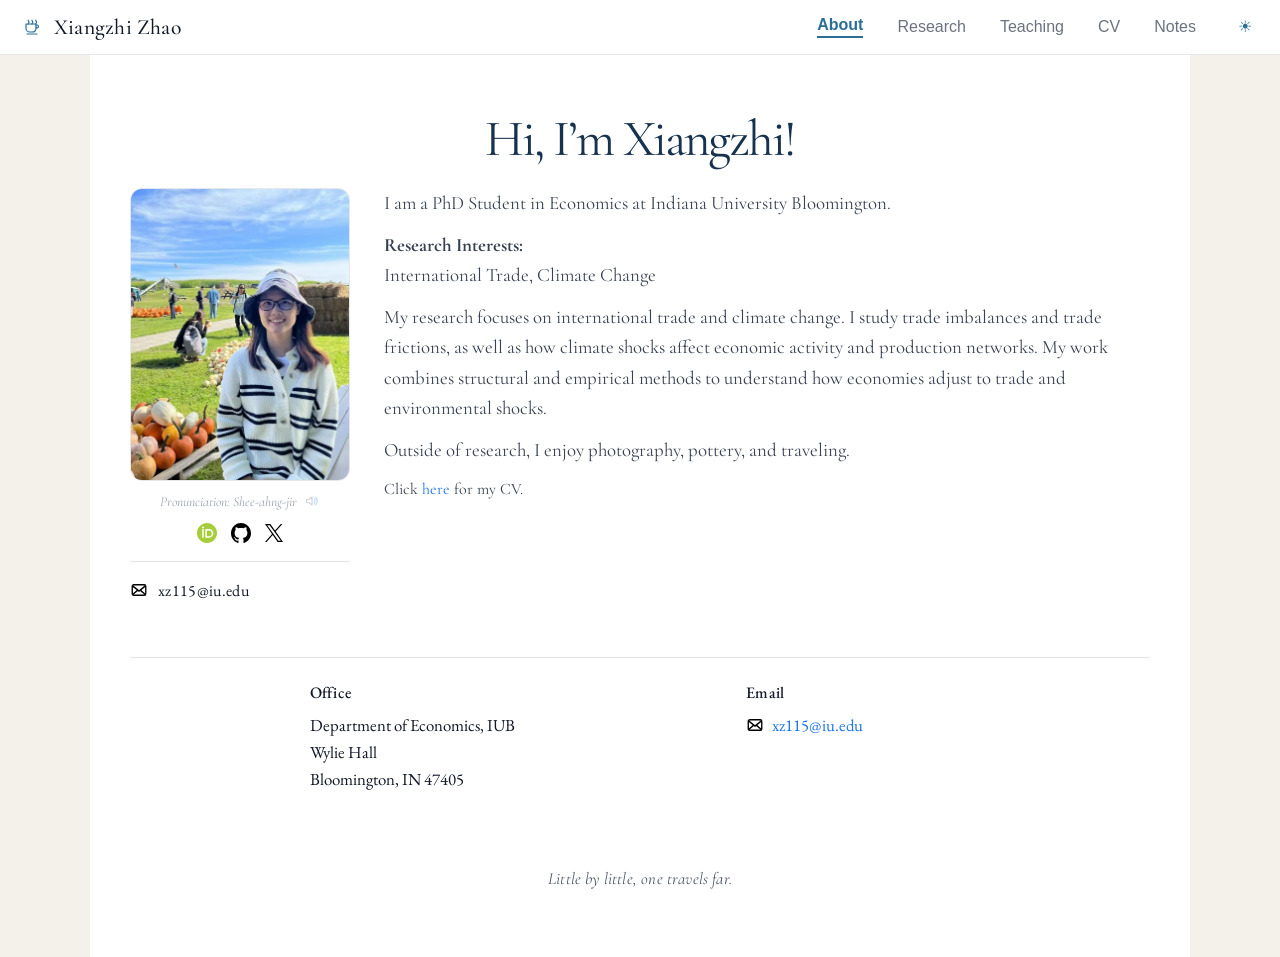
==== commit a3456432: "Update index.html" ====
--- a/index.html
+++ b/index.html
@@ -271,7 +271,7 @@
         </p>
 
         <p>
-          Outside of research, I enjoy photography, pottery, and exploring new places through travel.
+          Outside of research, I enjoy photography, pottery, and traveling.
         </p>
 
         <p class="cv-line">
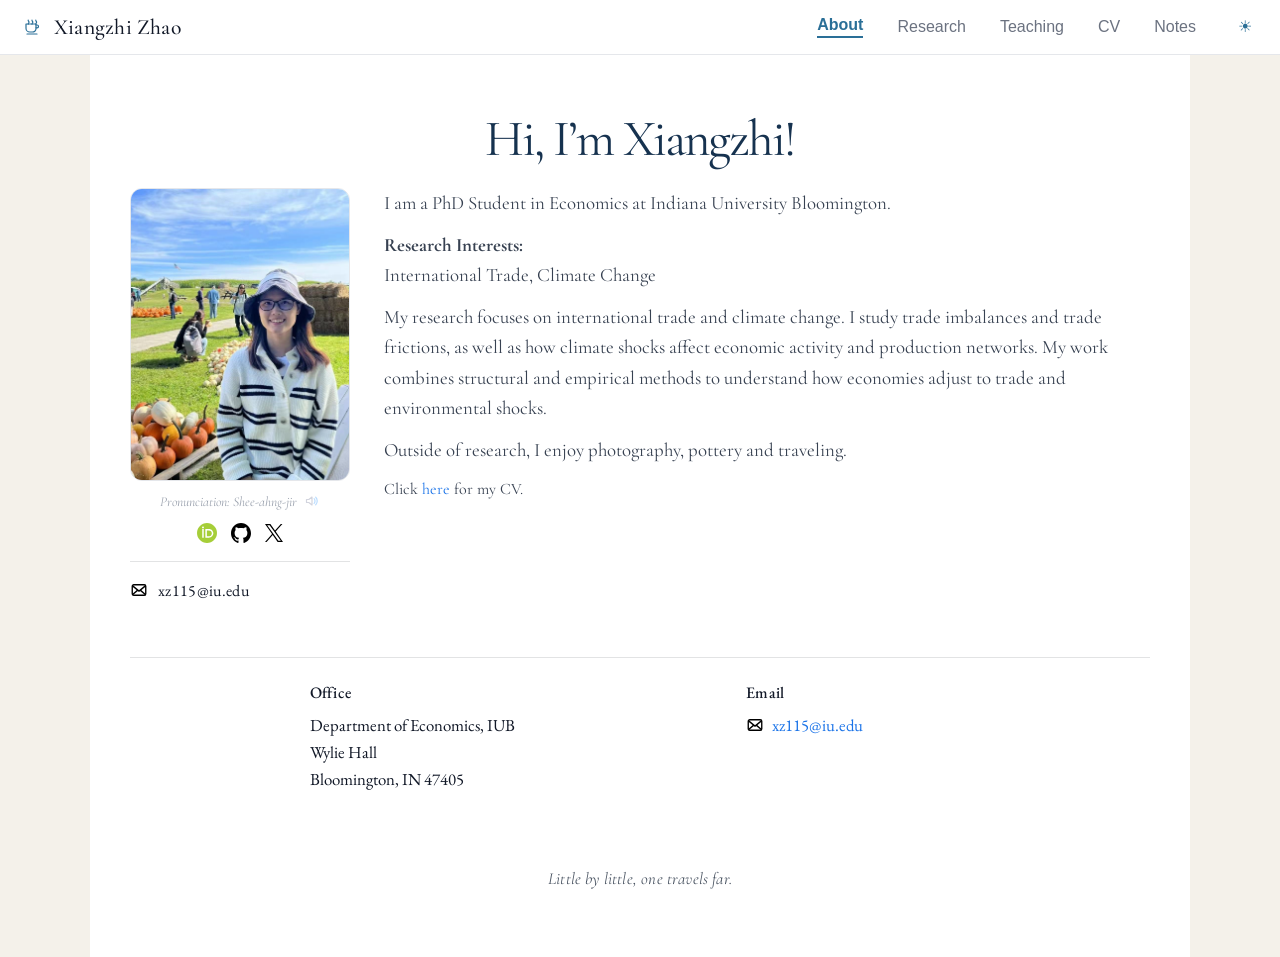
==== commit ce981a39: "Update index.html" ====
--- a/index.html
+++ b/index.html
@@ -271,7 +271,7 @@
         </p>
 
         <p>
-          Outside of research, I enjoy photography, pottery, and traveling.
+          Outside of research, I enjoy photography, pottery and traveling.
         </p>
 
         <p class="cv-line">
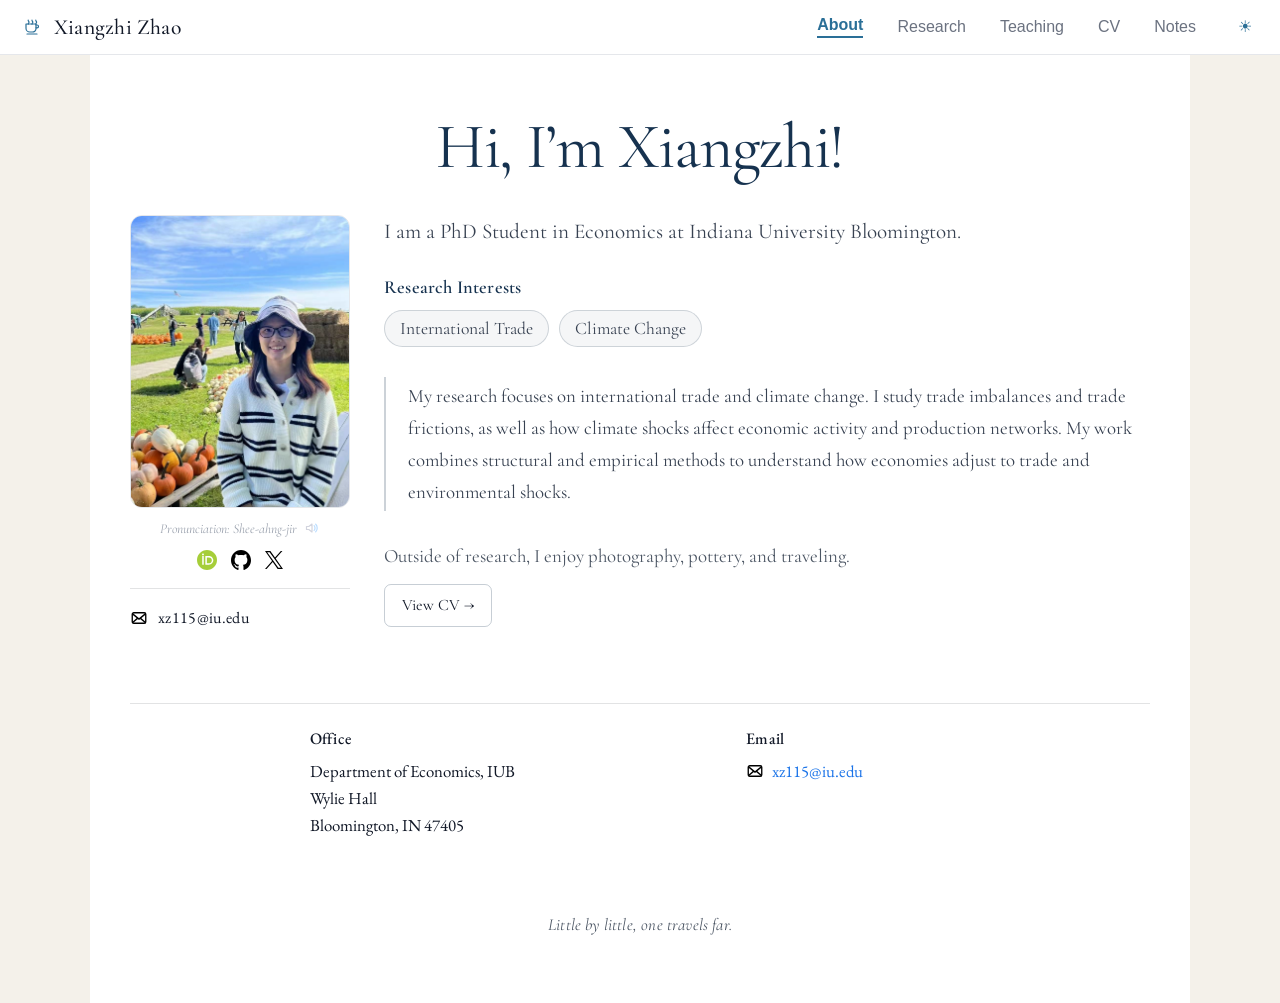
==== commit 7f91dc62: "Update index.html" ====
--- a/index.html
+++ b/index.html
@@ -4,14 +4,34 @@
   <meta charset="UTF-8" />
   <meta name="viewport" content="width=device-width, initial-scale=1.0" />
   <title>Xiangzhi Zhao</title>
+
   <link rel="stylesheet" href="style.css" />
-  <link href="https://fonts.googleapis.com/css2?family=Cormorant+Garamond:wght@400;500&display=swap" rel="stylesheet">
-  <link href="https://fonts.googleapis.com/css2?family=EB+Garamond:wght@400;500&display=swap" rel="stylesheet">
+
+  <link href="https://fonts.googleapis.com/css2?family=Cormorant+Garamond:wght@400;500;600&display=swap" rel="stylesheet">
+  <link href="https://fonts.googleapis.com/css2?family=EB+Garamond:wght@400;500;600&display=swap" rel="stylesheet">
 
   <style>
+
     body:not(.dark-mode) {
       background-color: #F4F1EA;
     }
+
+
+    /* =========================
+       HERO TITLE
+    ========================= */
+
+    .title {
+      font-size: clamp(3rem, 5vw, 4.5rem);
+      line-height: 1;
+      margin-bottom: 36px;
+      letter-spacing: -0.02em;
+    }
+
+
+    /* =========================
+       CONTACT
+    ========================= */
 
     .contact-block {
       margin-top: 18px;
@@ -58,73 +78,131 @@
       color: var(--text);
     }
 
-    .site-footer {
-      margin-top: 56px;
-      padding-top: 22px;
-      border-top: 1px solid rgba(17, 24, 39, 0.12);
-    }
-
-    body.dark-mode .site-footer {
-      border-top-color: rgba(255, 255, 255, 0.12);
-    }
-
-    .footer-content {
-      max-width: 660px;
-      margin: 0 auto;
-      display: grid;
-      grid-template-columns: 1.7fr 1fr;
-      gap: 56px;
-      font-family: "EB Garamond", "Cormorant Garamond", Georgia, serif;
-      color: var(--text);
-      font-size: 1.05rem;
-      line-height: 1.6;
-      text-align: left;
-    }
-
-    .footer-heading {
-      color: var(--text);
-      font-size: 1rem;
-      margin-bottom: 6px;
-      font-weight: 500;
-      font-family: "EB Garamond", "Cormorant Garamond", Georgia, serif;
+
+    /* =========================
+       INTRO
+    ========================= */
+
+    .intro-lead {
+      font-size: 1.12em;
+      margin-bottom: 28px;
+    }
+
+
+    /* =========================
+       RESEARCH INTERESTS
+    ========================= */
+
+    .research-interests {
+      margin: 28px 0 26px;
+    }
+
+    .research-heading {
+      display: block;
+      font-weight: 600;
+      margin-bottom: 13px;
       letter-spacing: 0.01em;
     }
 
-    .footer-email {
-      margin-top: 0;
-    }
-
-    .footer-email-link {
+    .research-tags {
+      display: flex;
+      gap: 10px;
+      flex-wrap: wrap;
+    }
+
+    .research-tag {
+      display: inline-block;
+      padding: 7px 15px;
+      border-radius: 999px;
+
+      border: 1px solid rgba(22, 50, 79, 0.18);
+      background: rgba(22, 50, 79, 0.045);
+
+      font-size: 0.93em;
+      line-height: 1.2;
+    }
+
+    body.dark-mode .research-tag {
+      border-color: rgba(255, 255, 255, 0.18);
+      background: rgba(255, 255, 255, 0.06);
+    }
+
+
+    /* =========================
+       RESEARCH STATEMENT
+    ========================= */
+
+    .research-summary {
+      margin: 30px 0;
+      padding: 3px 0 3px 22px;
+
+      border-left: 2px solid rgba(22, 50, 79, 0.22);
+
+      line-height: 1.7;
+    }
+
+    body.dark-mode .research-summary {
+      border-left-color: rgba(255, 255, 255, 0.22);
+    }
+
+
+    /* =========================
+       PERSONAL LINE
+    ========================= */
+
+    .personal-line {
+      margin-top: 30px;
+      color: var(--muted);
+    }
+
+
+    /* =========================
+       CV BUTTON
+    ========================= */
+
+    .cv-line {
+      margin-top: 24px;
+    }
+
+    .cv-button {
       display: inline-flex;
       align-items: center;
-      gap: 8px;
-      color: var(--link);
+      gap: 7px;
+
+      padding: 8px 17px;
+
+      border: 1px solid rgba(22, 50, 79, 0.24);
+      border-radius: 7px;
+
+      color: var(--text);
       text-decoration: none;
-      font-family: "EB Garamond", "Cormorant Garamond", Georgia, serif;
-      font-size: 1.05rem;
-    }
-
-    .footer-email-link:hover {
-      text-decoration: underline;
-    }
-
-    .footer-email-icon {
-      width: 18px;
-      height: 18px;
-      display: block;
-      flex-shrink: 0;
-    }
-
-    .footer-quote {
-      grid-column: 1 / -1;
-      margin-top: 18px;
-      text-align: center;
-      font-family: "Cormorant Garamond", serif;
-      font-style: italic;
-      font-size: 1.05rem;
-      color: var(--muted);
-      letter-spacing: 0.01em;
-    }
+
+      transition:
+        background 0.2s ease,
+        border-color 0.2s ease,
+        transform 0.2s ease;
+    }
+
+    .cv-button:hover {
+      background: rgba(22, 50, 79, 0.055);
+      border-color: rgba(22, 50, 79, 0.4);
+      text-decoration: none;
+      transform: translateY(-1px);
+    }
+
+    body.dark-mode .cv-button {
+      border-color: rgba(255, 255, 255, 0.22);
+    }
+
+    body.dark-mode .cv-button:hover {
+      background: rgba(255, 255, 255, 0.06);
+      border-color: rgba(255, 255, 255, 0.4);
+    }
+
+
+    /* =========================
+       BRAND
+    ========================= */
 
     .brand {
       display: flex;
@@ -147,7 +225,107 @@
       color: var(--text);
     }
 
+
+    /* =========================
+       FOOTER
+    ========================= */
+
+    .site-footer {
+      margin-top: 64px;
+      padding-top: 22px;
+      border-top: 1px solid rgba(17, 24, 39, 0.12);
+    }
+
+    body.dark-mode .site-footer {
+      border-top-color: rgba(255, 255, 255, 0.12);
+    }
+
+    .footer-content {
+      max-width: 660px;
+      margin: 0 auto;
+
+      display: grid;
+      grid-template-columns: 1.7fr 1fr;
+      gap: 56px;
+
+      font-family: "EB Garamond", "Cormorant Garamond", Georgia, serif;
+      color: var(--text);
+
+      font-size: 1.05rem;
+      line-height: 1.6;
+      text-align: left;
+    }
+
+    .footer-heading {
+      color: var(--text);
+      font-size: 1rem;
+      margin-bottom: 6px;
+      font-weight: 500;
+      letter-spacing: 0.01em;
+    }
+
+    .footer-email {
+      margin-top: 0;
+    }
+
+    .footer-email-link {
+      display: inline-flex;
+      align-items: center;
+      gap: 8px;
+
+      color: var(--link);
+      text-decoration: none;
+
+      font-family: "EB Garamond", "Cormorant Garamond", Georgia, serif;
+      font-size: 1.05rem;
+    }
+
+    .footer-email-link:hover {
+      text-decoration: underline;
+    }
+
+    .footer-email-icon {
+      width: 18px;
+      height: 18px;
+      display: block;
+      flex-shrink: 0;
+    }
+
+    .footer-quote {
+      grid-column: 1 / -1;
+
+      margin-top: 18px;
+
+      text-align: center;
+
+      font-family: "Cormorant Garamond", serif;
+      font-style: italic;
+      font-size: 1.05rem;
+
+      color: var(--muted);
+      letter-spacing: 0.01em;
+    }
+
+
+    /* =========================
+       MOBILE
+    ========================= */
+
     @media (max-width: 800px) {
+
+      .title {
+        font-size: 3rem;
+        margin-bottom: 28px;
+      }
+
+      .research-summary {
+        padding-left: 16px;
+      }
+
+      .research-tags {
+        gap: 8px;
+      }
+
       .footer-content {
         grid-template-columns: 1fr;
         gap: 18px;
@@ -158,155 +336,401 @@
         grid-column: auto;
       }
     }
+
   </style>
 </head>
+
+
 <body>
+
+  <!-- =========================
+       NAVIGATION
+  ========================== -->
+
   <header class="topnav">
+
     <div class="topnav-inner">
+
       <div class="brand">
-        <svg class="brand-icon" xmlns="http://www.w3.org/2000/svg" viewBox="0 0 24 24" fill="none" stroke="currentColor" stroke-width="1.2" stroke-linecap="round" stroke-linejoin="round" aria-hidden="true">
+
+        <svg
+          class="brand-icon"
+          xmlns="http://www.w3.org/2000/svg"
+          viewBox="0 0 24 24"
+          fill="none"
+          stroke="currentColor"
+          stroke-width="1.2"
+          stroke-linecap="round"
+          stroke-linejoin="round"
+          aria-hidden="true">
+
           <path d="M6 9h10v4.8A3.8 3.8 0 0 1 12.2 17H9.8A3.8 3.8 0 0 1 6 13.2V9z"></path>
           <path d="M16 10h1.1a1.4 1.4 0 0 1 0 2.8H16"></path>
           <path d="M7 19h10"></path>
           <path d="M8.2 5.2c0 1 .8 1.3.8 2s-.8 1-.8 2"></path>
           <path d="M12 5.2c0 1 .8 1.3.8 2s-.8 1-.8 2"></path>
           <path d="M15.8 5.2c0 1 .8 1.3.8 2s-.8 1-.8 2"></path>
+
         </svg>
-        <span class="brand-name">Xiangzhi Zhao</span>
+
+        <span class="brand-name">
+          Xiangzhi Zhao
+        </span>
+
       </div>
 
+
       <nav class="navlinks" aria-label="Primary">
-        <a class="navlink active" href="index.html">About</a>
-        <a class="navlink" href="research.html">Research</a>
-        <a class="navlink" href="teaching.html">Teaching</a>
-        <a class="navlink" href="cv.html">CV</a>
-        <a class="navlink" href="Notes.html">Notes</a>
-        <button id="theme-toggle" class="theme-toggle" type="button" aria-label="Toggle theme" aria-pressed="false">☀</button>
+
+        <a class="navlink active" href="index.html">
+          About
+        </a>
+
+        <a class="navlink" href="research.html">
+          Research
+        </a>
+
+        <a class="navlink" href="teaching.html">
+          Teaching
+        </a>
+
+        <a class="navlink" href="cv.html">
+          CV
+        </a>
+
+        <a class="navlink" href="Notes.html">
+          Notes
+        </a>
+
+        <button
+          id="theme-toggle"
+          class="theme-toggle"
+          type="button"
+          aria-label="Toggle theme"
+          aria-pressed="false">
+          ☀
+        </button>
+
       </nav>
+
     </div>
+
   </header>
 
+
+
+  <!-- =========================
+       MAIN PAGE
+  ========================== -->
+
   <main class="page">
-    <div class="title">Hi, I’m Xiangzhi!</div>
+
+    <div class="title">
+      Hi, I’m Xiangzhi!
+    </div>
+
 
     <section class="hero">
+
+
+      <!-- =========================
+           LEFT COLUMN
+      ========================== -->
+
       <div class="photo-col">
+
         <div class="photo">
-          <img src="XZ_profile.jpg" alt="Xiangzhi Zhao">
+
+          <img
+            src="XZ_profile.jpg"
+            alt="Xiangzhi Zhao">
+
         </div>
 
+
+        <!-- Pronunciation -->
+
         <div class="photo-caption">
+
           Pronunciation: Shee-ahng-jir
-          <svg class="speaker-icon"
-               onclick="document.getElementById('nameAudio').play()"
-               xmlns="http://www.w3.org/2000/svg"
-               width="14"
-               height="14"
-               viewBox="0 0 16 16"
-               fill="none">
+
+          <svg
+            class="speaker-icon"
+            onclick="document.getElementById('nameAudio').play()"
+            xmlns="http://www.w3.org/2000/svg"
+            width="14"
+            height="14"
+            viewBox="0 0 16 16"
+            fill="none">
+
             <path
               d="M2.5 6.5V9.5H4.8L8 12V4L4.8 6.5H2.5Z"
               stroke="#C8CAD6"
               stroke-width="1.2"
               stroke-linejoin="round"/>
+
             <path
               d="M10.1 5.6C10.7 6.1 11 6.9 11 8C11 9.1 10.7 9.9 10.1 10.4"
               stroke="#A9D4FF"
               stroke-width="1.2"
               stroke-linecap="round"/>
+
             <path
               d="M11.7 4.2C12.7 5.1 13.2 6.3 13.2 8C13.2 9.7 12.7 10.9 11.7 11.8"
               stroke="#A9D4FF"
               stroke-width="1.2"
               stroke-linecap="round"/>
+
           </svg>
 
+
           <audio id="nameAudio">
-            <source src="xiangzhi.mp3" type="audio/mpeg">
+            <source
+              src="xiangzhi.mp3"
+              type="audio/mpeg">
           </audio>
+
         </div>
 
-        <div class="social-links" aria-label="Social links">
-          <a href="https://orcid.org/0009-0001-5865-4096"
-             target="_blank"
-             rel="noopener noreferrer"
-             aria-label="ORCID profile">
-            <img src="ORCID.svg" alt="ORCID">
+
+
+        <!-- SOCIAL LINKS -->
+
+        <div
+          class="social-links"
+          aria-label="Social links">
+
+
+          <a
+            href="https://orcid.org/0009-0001-5865-4096"
+            target="_blank"
+            rel="noopener noreferrer"
+            aria-label="ORCID profile">
+
+            <img
+              src="ORCID.svg"
+              alt="ORCID">
+
           </a>
 
-          <a href="https://github.com/xiangzhizhao"
-             target="_blank"
-             rel="noopener noreferrer"
-             aria-label="GitHub profile">
-            <img src="github.svg" alt="GitHub" class="social-icon github-icon">
+
+          <a
+            href="https://github.com/xiangzhizhao"
+            target="_blank"
+            rel="noopener noreferrer"
+            aria-label="GitHub profile">
+
+            <img
+              src="github.svg"
+              alt="GitHub"
+              class="social-icon github-icon">
+
           </a>
 
-          <a href="https://x.com/XZ7035836496867"
-             target="_blank"
-             rel="noopener noreferrer"
-             aria-label="X profile">
-            <img src="X.svg" alt="X" class="social-icon x-icon">
+
+          <a
+            href="https://x.com/XZ7035836496867"
+            target="_blank"
+            rel="noopener noreferrer"
+            aria-label="X profile">
+
+            <img
+              src="X.svg"
+              alt="X"
+              class="social-icon x-icon">
+
           </a>
+
         </div>
 
-        <div class="contact-block" aria-label="Contact information">
-          <a class="contact-item email" href="mailto:xz115@iu.edu" aria-label="Email Xiangzhi Zhao">
-            <img class="contact-icon" src="envelope_icon.svg" alt="" aria-hidden="true">
-            <span class="contact-text">xz115@iu.edu</span>
+
+
+        <!-- EMAIL -->
+
+        <div
+          class="contact-block"
+          aria-label="Contact information">
+
+          <a
+            class="contact-item email"
+            href="mailto:xz115@iu.edu"
+            aria-label="Email Xiangzhi Zhao">
+
+            <img
+              class="contact-icon"
+              src="envelope_icon.svg"
+              alt=""
+              aria-hidden="true">
+
+            <span class="contact-text">
+              xz115@iu.edu
+            </span>
+
           </a>
+
         </div>
+
       </div>
 
+
+
+      <!-- =========================
+           RIGHT COLUMN
+      ========================== -->
+
       <div class="intro">
-        <p>I am a PhD Student in Economics at Indiana University Bloomington.</p>
-
-        <p>
-          <strong>Research Interests:</strong><br />
-          International Trade, Climate Change
+
+
+        <p class="intro-lead">
+          I am a PhD Student in Economics at Indiana University Bloomington.
         </p>
 
-        <p>
-          <p>
-  My research focuses on international trade and climate change. I study trade imbalances and trade frictions, as well as how climate shocks affect economic activity and production networks. My work combines structural and empirical methods to understand how economies adjust to trade and environmental shocks.
+
+
+        <!-- RESEARCH INTERESTS -->
+
+        <div class="research-interests">
+
+          <span class="research-heading">
+            Research Interests
+          </span>
+
+          <div class="research-tags">
+
+            <span class="research-tag">
+              International Trade
+            </span>
+
+            <span class="research-tag">
+              Climate Change
+            </span>
+
+          </div>
+
+        </div>
+
+
+
+        <!-- RESEARCH SUMMARY -->
+
+        <div class="research-summary">
+
+          My research focuses on international trade and climate change.
+          I study trade imbalances and trade frictions, as well as how
+          climate shocks affect economic activity and production networks.
+          My work combines structural and empirical methods to understand
+          how economies adjust to trade and environmental shocks.
+
+        </div>
+
+
+
+        <!-- PERSONAL -->
+
+        <p class="personal-line">
+          Outside of research, I enjoy photography, pottery, and traveling.
         </p>
 
-        <p>
-          Outside of research, I enjoy photography, pottery and traveling.
+
+
+        <!-- CV -->
+
+        <p class="cv-line">
+
+          <a
+            class="cv-button"
+            href="cv.html">
+
+            View CV →
+
+          </a>
+
         </p>
 
-        <p class="cv-line">
-          Click <a href="cv.html">here</a> for my CV.
-        </p>
+
       </div>
+
     </section>
 
+
+
+    <!-- =========================
+         FOOTER
+    ========================== -->
+
     <footer class="site-footer">
+
       <div class="footer-content">
+
+
         <div class="footer-office">
-          <div class="footer-heading">Office</div>
+
+          <div class="footer-heading">
+            Office
+          </div>
+
           <div>
             Department of Economics, IUB<br>
             Wylie Hall<br>
             Bloomington, IN 47405
           </div>
+
         </div>
 
+
+
         <div class="footer-email">
-          <div class="footer-heading">Email</div>
-          <a class="footer-email-link" href="mailto:xz115@iu.edu">
-            <img class="footer-email-icon" src="envelope_icon.svg" alt="" aria-hidden="true">
-            <span>xz115@iu.edu</span>
+
+          <div class="footer-heading">
+            Email
+          </div>
+
+          <a
+            class="footer-email-link"
+            href="mailto:xz115@iu.edu">
+
+            <img
+              class="footer-email-icon"
+              src="envelope_icon.svg"
+              alt=""
+              aria-hidden="true">
+
+            <span>
+              xz115@iu.edu
+            </span>
+
           </a>
+
         </div>
 
-        <div class="footer-quote">Little by little, one travels far.</div>
+
+
+        <div class="footer-quote">
+          Little by little, one travels far.
+        </div>
+
+
       </div>
+
     </footer>
+
+
   </main>
 
+
+
+  <!-- =========================
+       JAVASCRIPT
+  ========================== -->
+
   <script>
+
+    /* Sticky navigation */
+
     window.addEventListener("scroll", function () {
+
       const nav = document.querySelector(".topnav");
+
       if (!nav) return;
 
       if (window.scrollY > 10) {
@@ -314,32 +738,75 @@
       } else {
         nav.classList.remove("scrolled");
       }
+
     });
 
-    const toggleBtn = document.getElementById("theme-toggle");
+
+
+    /* Dark mode */
+
+    const toggleBtn =
+      document.getElementById("theme-toggle");
+
 
     function updateThemeButton() {
+
       if (!toggleBtn) return;
-      const isDark = document.body.classList.contains("dark-mode");
-      toggleBtn.textContent = isDark ? "☾" : "☀";
-      toggleBtn.setAttribute("aria-pressed", String(isDark));
-    }
-
-    const savedTheme = localStorage.getItem("theme");
+
+      const isDark =
+        document.body.classList.contains("dark-mode");
+
+      toggleBtn.textContent =
+        isDark ? "☾" : "☀";
+
+      toggleBtn.setAttribute(
+        "aria-pressed",
+        String(isDark)
+      );
+
+    }
+
+
+    const savedTheme =
+      localStorage.getItem("theme");
+
+
     if (savedTheme === "dark") {
       document.body.classList.add("dark-mode");
     }
 
+
     updateThemeButton();
 
+
     if (toggleBtn) {
-      toggleBtn.addEventListener("click", function () {
-        document.body.classList.toggle("dark-mode");
-        const isDark = document.body.classList.contains("dark-mode");
-        localStorage.setItem("theme", isDark ? "dark" : "light");
-        updateThemeButton();
-      });
-    }
+
+      toggleBtn.addEventListener(
+        "click",
+        function () {
+
+          document.body.classList.toggle(
+            "dark-mode"
+          );
+
+          const isDark =
+            document.body.classList.contains(
+              "dark-mode"
+            );
+
+          localStorage.setItem(
+            "theme",
+            isDark ? "dark" : "light"
+          );
+
+          updateThemeButton();
+
+        }
+      );
+
+    }
+
   </script>
+
 </body>
 </html>
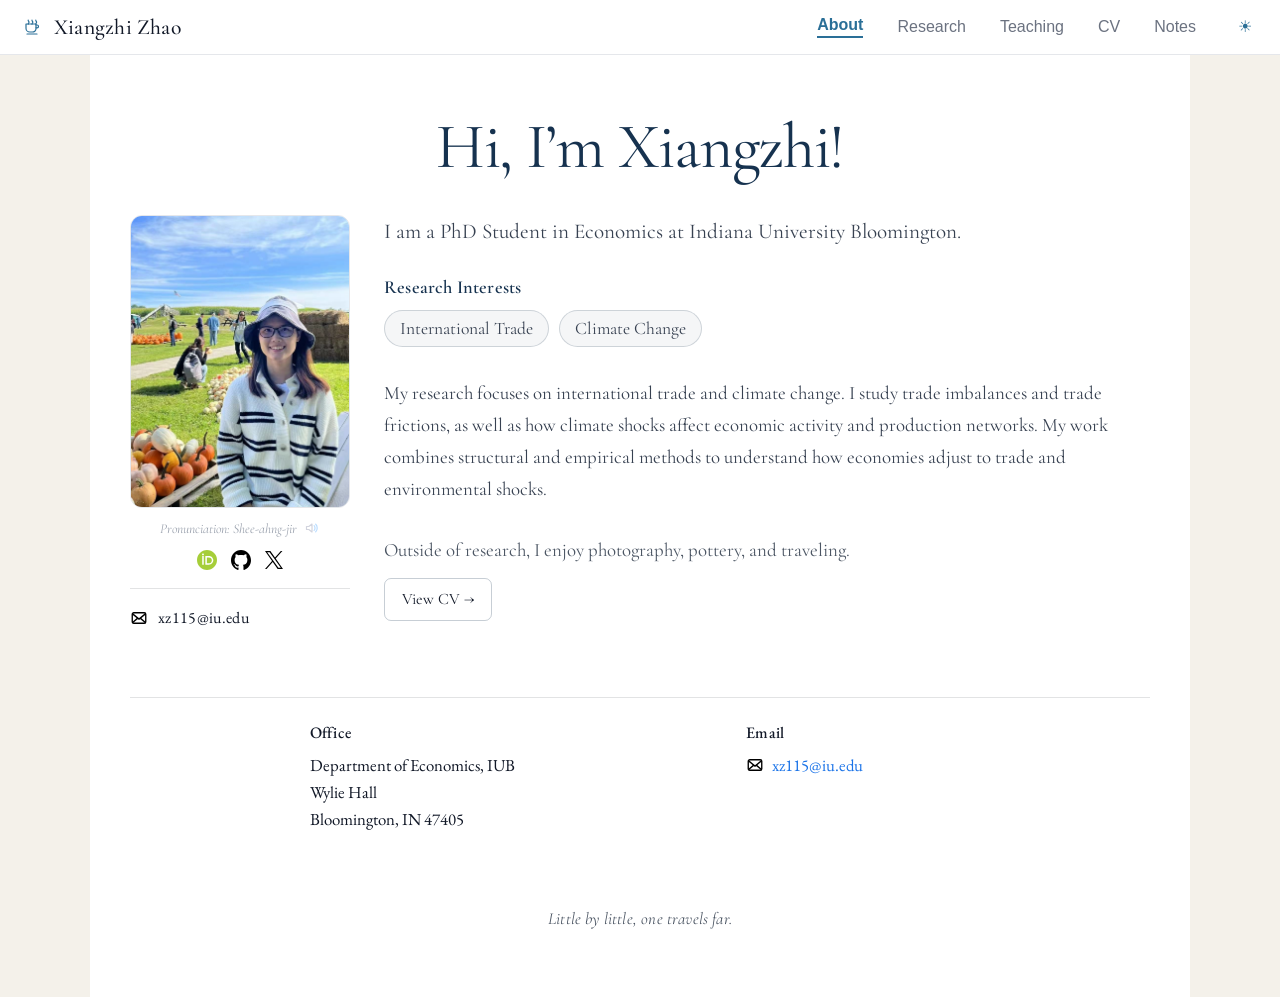
==== commit 5420db86: "Update index.html" ====
--- a/index.html
+++ b/index.html
@@ -134,10 +134,7 @@
 
     .research-summary {
       margin: 30px 0;
-      padding: 3px 0 3px 22px;
-
-      border-left: 2px solid rgba(22, 50, 79, 0.22);
-
+      
       line-height: 1.7;
     }
 
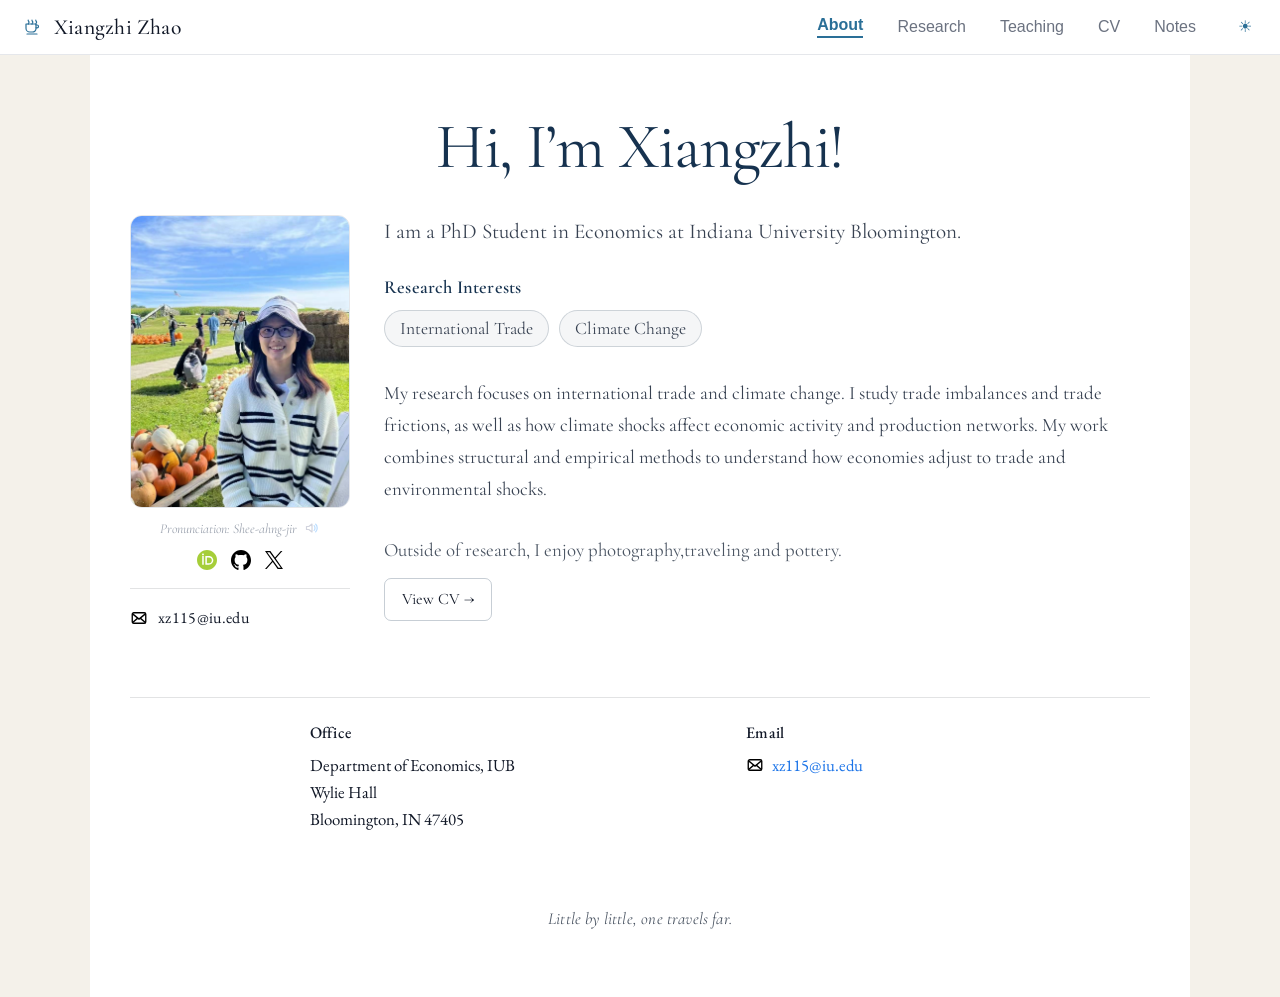
==== commit e83e1e72: "Update index.html" ====
--- a/index.html
+++ b/index.html
@@ -625,7 +625,7 @@
         <!-- PERSONAL -->
 
         <p class="personal-line">
-          Outside of research, I enjoy photography, pottery, and traveling.
+          Outside of research, I enjoy photography,traveling and pottery.
         </p>
 
 
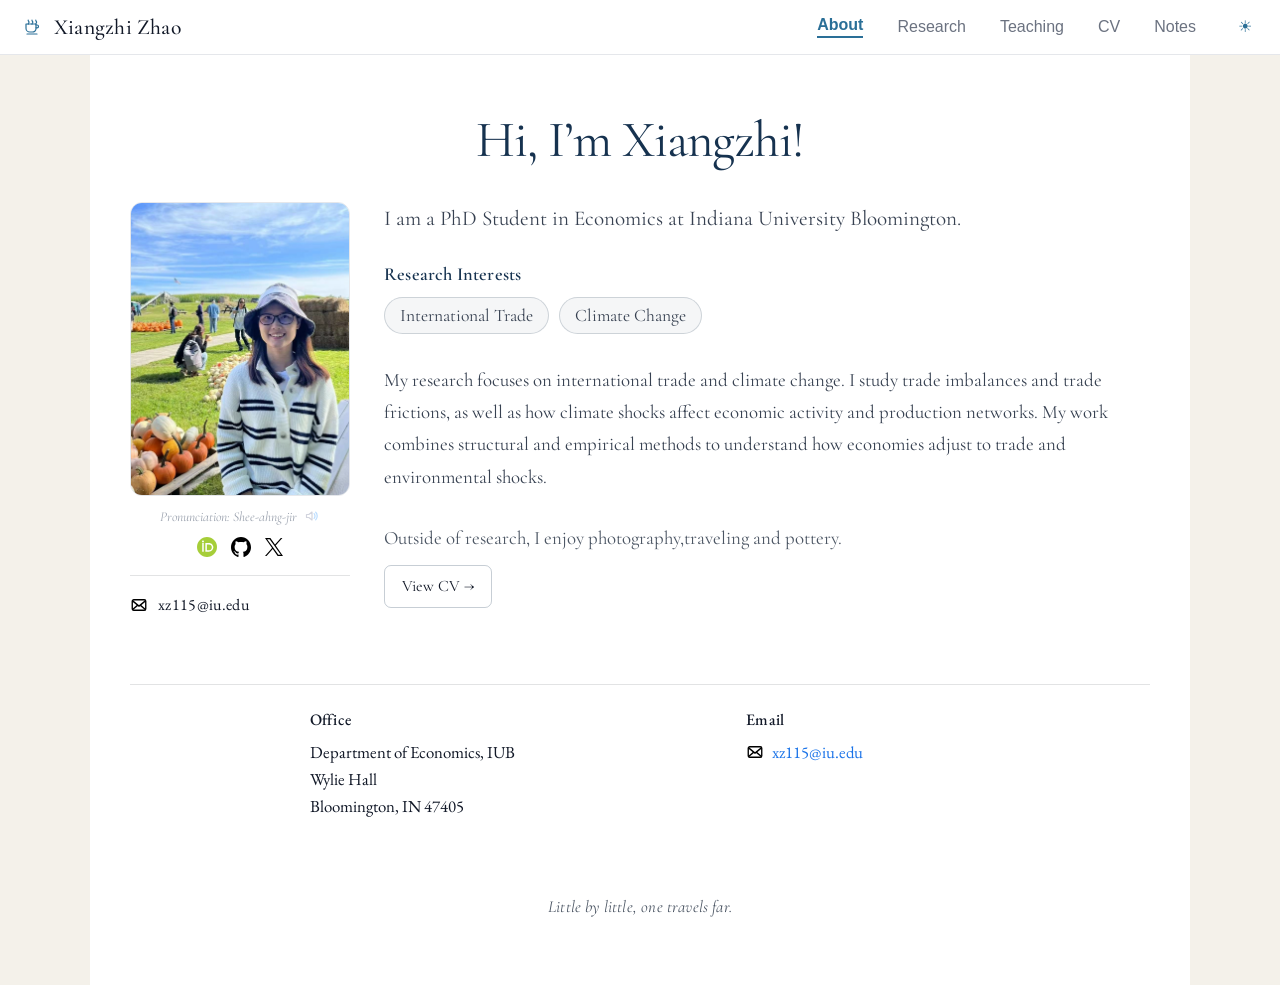
==== commit 36263e5d: "Update index.html" ====
--- a/index.html
+++ b/index.html
@@ -22,7 +22,7 @@
     ========================= */
 
     .title {
-      font-size: clamp(3rem, 5vw, 4.5rem);
+      font-size: clamp(2.6rem, 4vw, 3.6rem);
       line-height: 1;
       margin-bottom: 36px;
       letter-spacing: -0.02em;
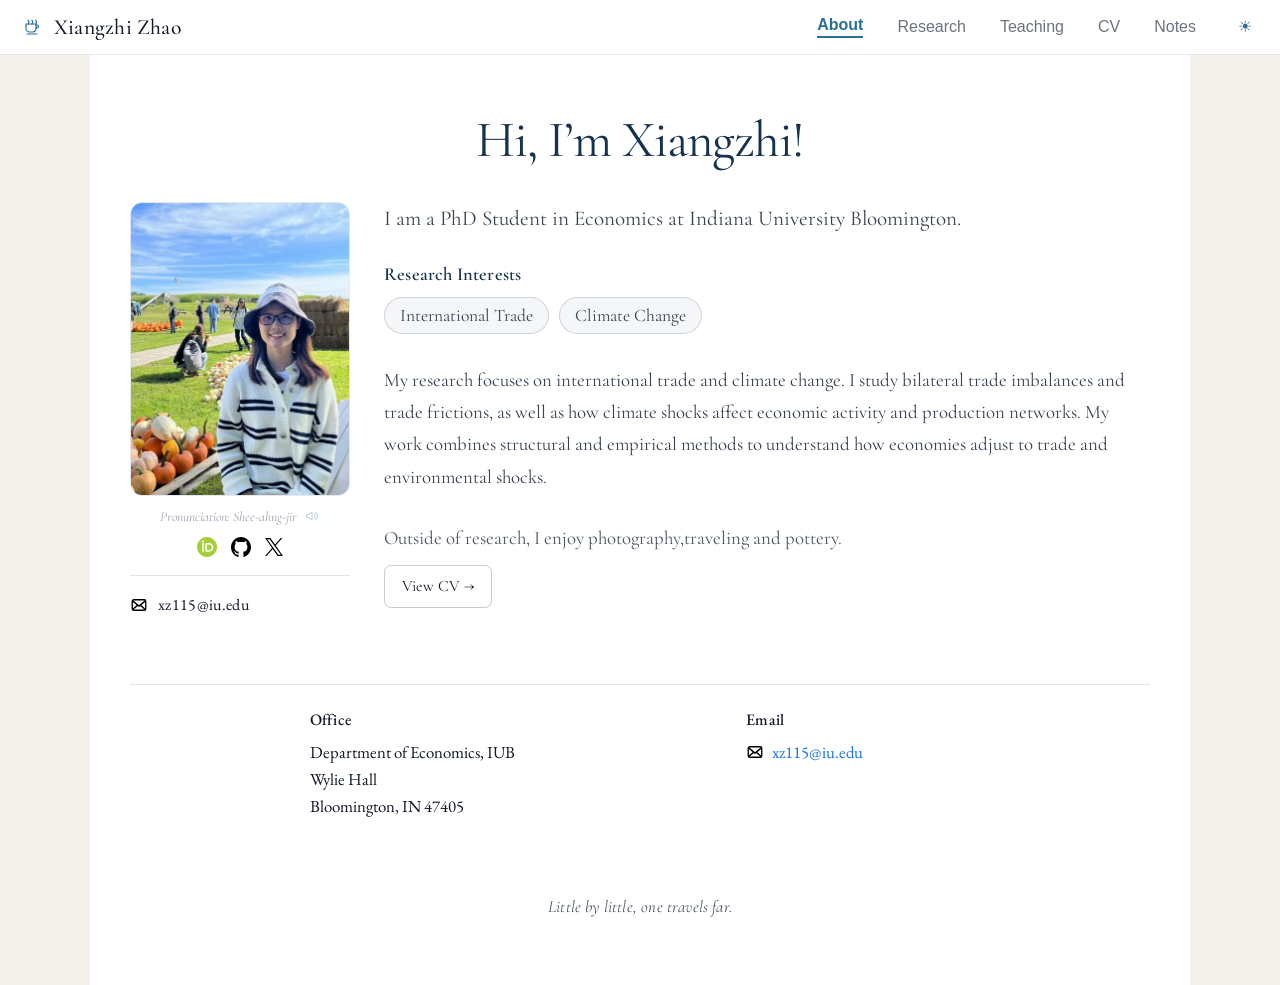
==== commit f62ccf2c: "Update index.html" ====
--- a/index.html
+++ b/index.html
@@ -613,7 +613,7 @@
         <div class="research-summary">
 
           My research focuses on international trade and climate change.
-          I study trade imbalances and trade frictions, as well as how
+          I study bilateral trade imbalances and trade frictions, as well as how
           climate shocks affect economic activity and production networks.
           My work combines structural and empirical methods to understand
           how economies adjust to trade and environmental shocks.
